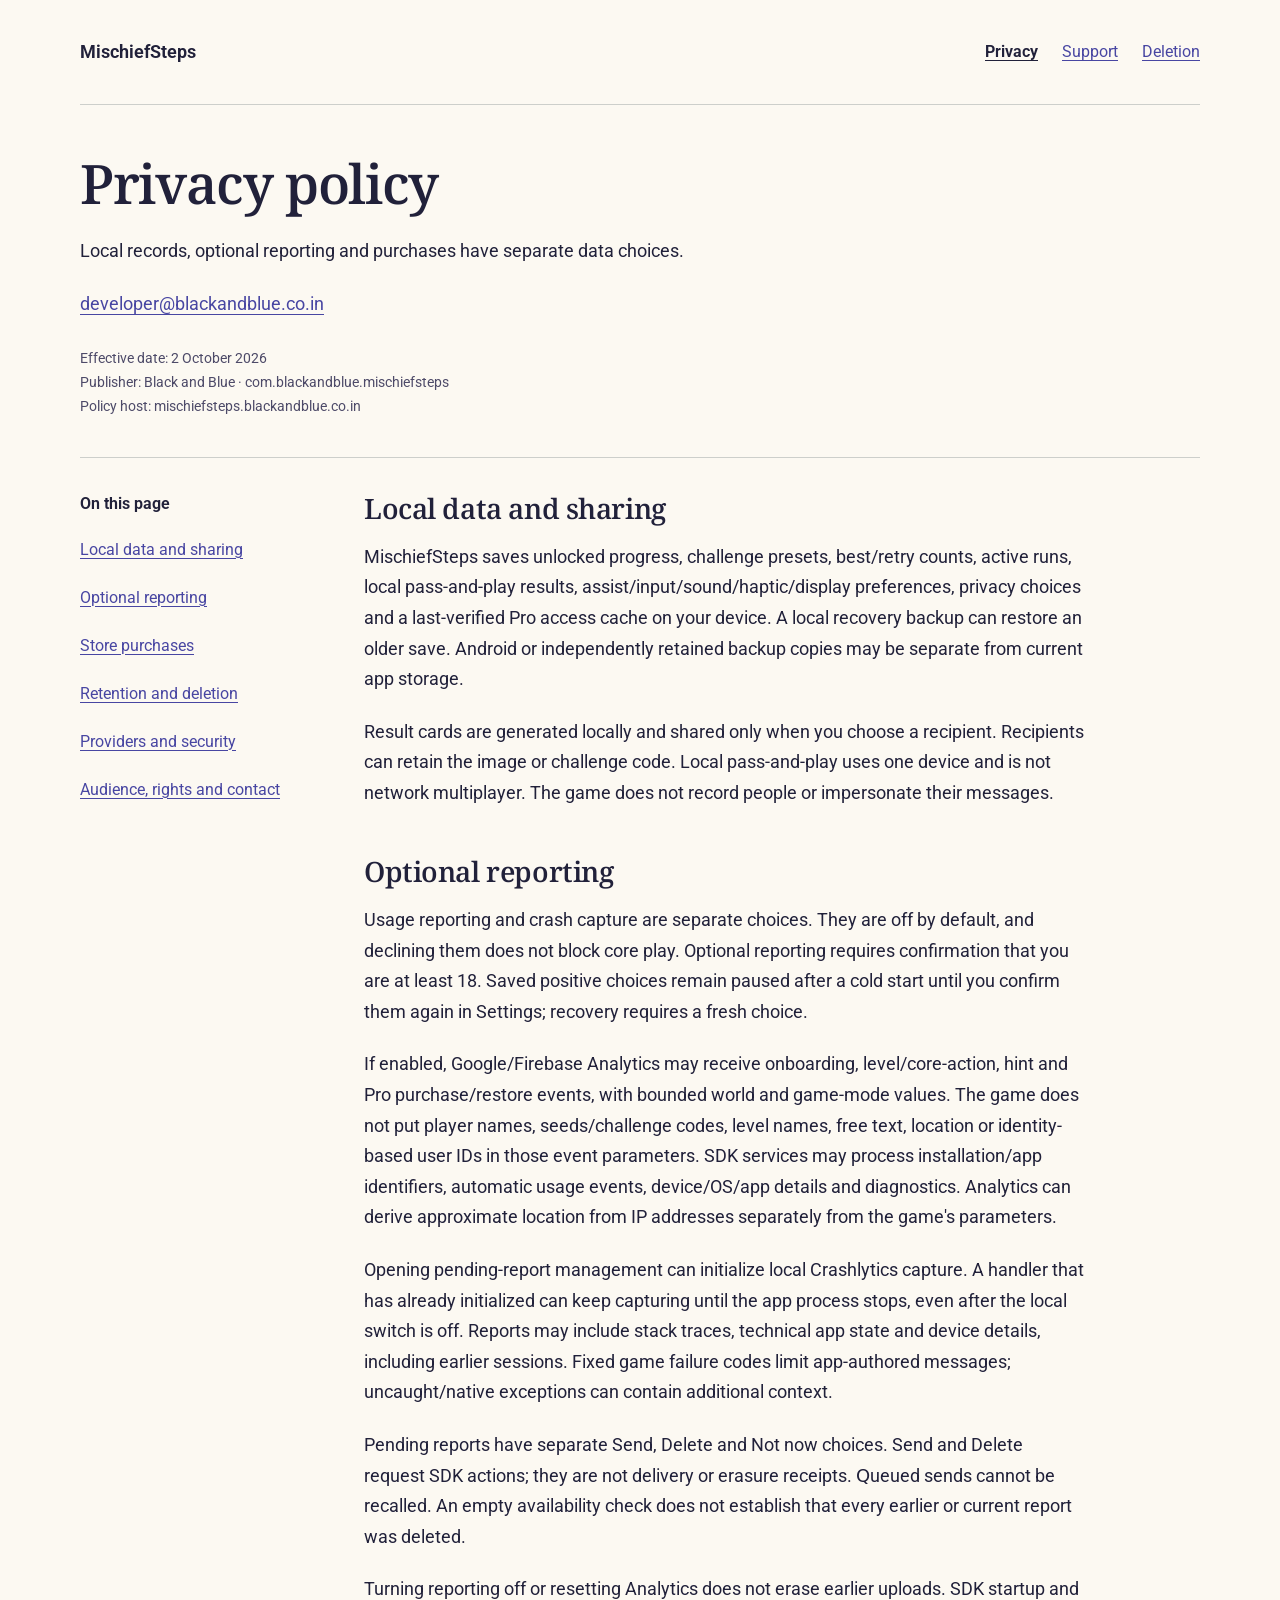
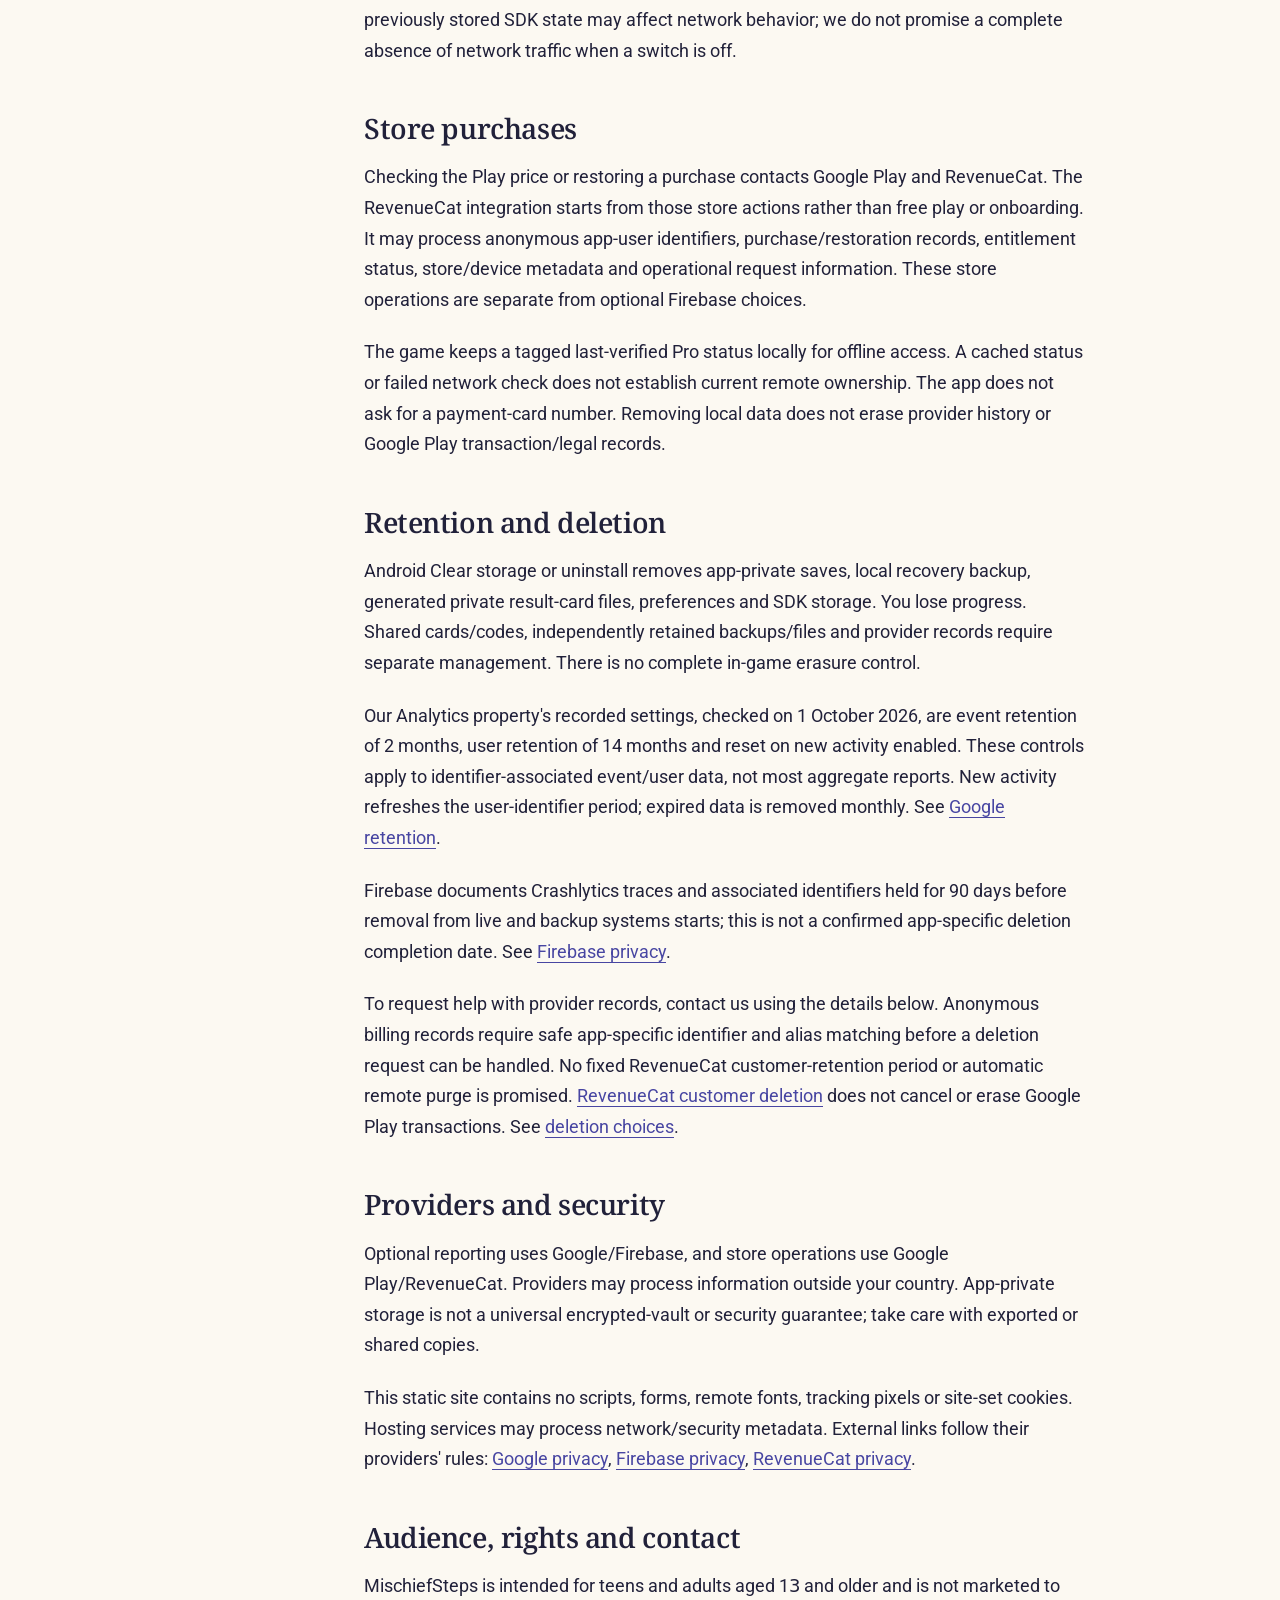
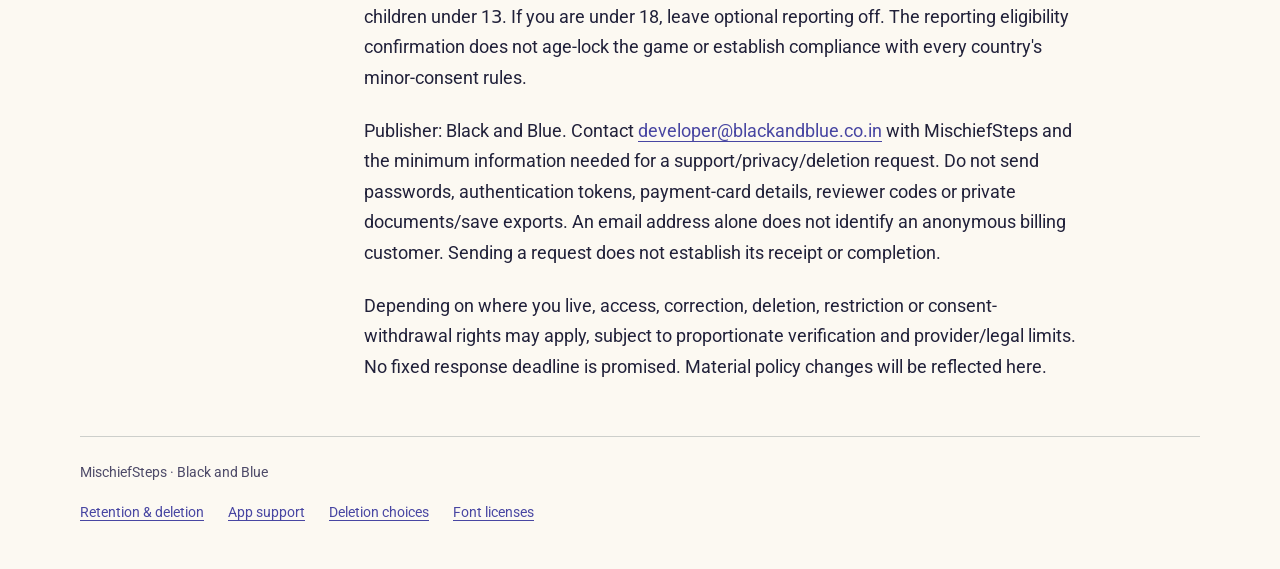
==== index.html @ c3e9ec57 "Publish reviewed privacy, support and deletion pages" ====
<!doctype html>
<html lang="en"><head><meta charset="utf-8"><meta name="viewport" content="width=device-width, initial-scale=1">
<meta name="referrer" content="no-referrer">
<meta http-equiv="Content-Security-Policy" content="default-src 'none'; style-src 'self'; font-src 'self'; img-src 'self'; script-src 'none'; base-uri 'none'; form-action 'none'; object-src 'none'">
<meta name="description" content="Local records, optional reporting and purchases have separate data choices."><title>Privacy policy · MischiefSteps</title><link rel="stylesheet" href="styles.css"></head>
<body><a class="skip" href="#content">Skip to content</a><div class="shell">
<header class="top"><a class="brand" href="index.html">MischiefSteps</a><nav class="primary" aria-label="Main"><a href="index.html" aria-current="page">Privacy</a><a href="support.html">Support</a><a href="deletion.html">Deletion</a></nav></header>

<main id="content" tabindex="-1"><header class="intro"><h1>Privacy policy</h1><p>Local records, optional reporting and purchases have separate data choices.</p><p class="intro-contact"><a href="mailto:developer@blackandblue.co.in">developer@blackandblue.co.in</a></p><p class="meta">Effective date: 2 October 2026<br>Publisher: Black and Blue · com.blackandblue.mischiefsteps<br>Policy host: mischiefsteps.blackandblue.co.in</p></header>
<div class="reading"><nav class="contents" aria-label="On this page"><p>On this page</p><ul><li><a href="#local-data-and-sharing">Local data and sharing</a></li><li><a href="#optional-reporting">Optional reporting</a></li><li><a href="#store-purchases">Store purchases</a></li><li><a href="#deletion">Retention and deletion</a></li><li><a href="#providers-and-security">Providers and security</a></li><li><a href="#audience-rights-and-contact">Audience, rights and contact</a></li></ul></nav><article class="article" aria-label="Privacy policy"><h2 id="local-data-and-sharing" tabindex="-1">Local data and sharing</h2>
<p>
MischiefSteps saves unlocked progress, challenge presets, best/retry counts, active runs, local pass-and-play results, assist/input/sound/haptic/display preferences, privacy choices and a last-verified Pro access cache on your device. A local recovery backup can restore an older save. Android or independently retained backup copies may be separate from current app storage.</p>
<p>Result cards are generated locally and shared only when you choose a recipient. Recipients can retain the image or challenge code. Local pass-and-play uses one device and is not network multiplayer. The game does not record people or impersonate their messages.</p>
<h2 id="optional-reporting" tabindex="-1">Optional reporting</h2>
<p>
Usage reporting and crash capture are separate choices. They are off by default, and declining them does not block core play. Optional reporting requires confirmation that you are at least 18. Saved positive choices remain paused after a cold start until you confirm them again in Settings; recovery requires a fresh choice.</p>
<p>If enabled, Google/Firebase Analytics may receive onboarding, level/core-action, hint and Pro purchase/restore events, with bounded world and game-mode values. The game does not put player names, seeds/challenge codes, level names, free text, location or identity-based user IDs in those event parameters. SDK services may process installation/app identifiers, automatic usage events, device/OS/app details and diagnostics. Analytics can derive approximate location from IP addresses separately from the game&#x27;s parameters.</p>
<p>Opening pending-report management can initialize local Crashlytics capture. A handler that has already initialized can keep capturing until the app process stops, even after the local switch is off. Reports may include stack traces, technical app state and device details, including earlier sessions. Fixed game failure codes limit app-authored messages; uncaught/native exceptions can contain additional context.</p>
<p>Pending reports have separate Send, Delete and Not now choices. Send and Delete request SDK actions; they are not delivery or erasure receipts. Queued sends cannot be recalled. An empty availability check does not establish that every earlier or current report was deleted.</p>
<p>Turning reporting off or resetting Analytics does not erase earlier uploads. SDK startup and previously stored SDK state may affect network behavior; we do not promise a complete absence of network traffic when a switch is off.</p>
<h2 id="store-purchases" tabindex="-1">Store purchases</h2>
<p>
Checking the Play price or restoring a purchase contacts Google Play and RevenueCat. The RevenueCat integration starts from those store actions rather than free play or onboarding. It may process anonymous app-user identifiers, purchase/restoration records, entitlement status, store/device metadata and operational request information. These store operations are separate from optional Firebase choices.</p>
<p>The game keeps a tagged last-verified Pro status locally for offline access. A cached status or failed network check does not establish current remote ownership. The app does not ask for a payment-card number. Removing local data does not erase provider history or Google Play transaction/legal records.</p>
<h2 id="deletion" tabindex="-1">Retention and deletion</h2>
<p>
Android Clear storage or uninstall removes app-private saves, local recovery backup, generated private result-card files, preferences and SDK storage. You lose progress. Shared cards/codes, independently retained backups/files and provider records require separate management. There is no complete in-game erasure control.</p>
<p>Our Analytics property&#x27;s recorded settings, checked on 1 October 2026, are event retention of 2 months, user retention of 14 months and reset on new activity enabled. These controls apply to identifier-associated event/user data, not most aggregate reports. New activity refreshes the user-identifier period; expired data is removed monthly. See <a href="https://support.google.com/analytics/answer/7667196?hl=en">Google retention</a>.</p>
<p>Firebase documents Crashlytics traces and associated identifiers held for 90 days before removal from live and backup systems starts; this is not a confirmed app-specific deletion completion date. See <a href="https://firebase.google.com/support/privacy">Firebase privacy</a>.</p>
<p>To request help with provider records, contact us using the details below. Anonymous billing records require safe app-specific identifier and alias matching before a deletion request can be handled. No fixed RevenueCat customer-retention period or automatic remote purge is promised. <a href="https://www.revenuecat.com/docs/dashboard-and-metrics/customer-profile">RevenueCat customer deletion</a> does not cancel or erase Google Play transactions. See <a href="deletion.html">deletion choices</a>.</p>
<h2 id="providers-and-security" tabindex="-1">Providers and security</h2>
<p>
Optional reporting uses Google/Firebase, and store operations use Google Play/RevenueCat. Providers may process information outside your country. App-private storage is not a universal encrypted-vault or security guarantee; take care with exported or shared copies.</p>
<p>This static site contains no scripts, forms, remote fonts, tracking pixels or site-set cookies. Hosting services may process network/security metadata. External links follow their providers&#x27; rules: <a href="https://policies.google.com/privacy">Google privacy</a>, <a href="https://firebase.google.com/support/privacy">Firebase privacy</a>, <a href="https://www.revenuecat.com/privacy">RevenueCat privacy</a>.</p>
<h2 id="audience-rights-and-contact" tabindex="-1">Audience, rights and contact</h2>
<p>
MischiefSteps is intended for teens and adults aged 13 and older and is not marketed to children under 13. If you are under 18, leave optional reporting off. The reporting eligibility confirmation does not age-lock the game or establish compliance with every country&#x27;s minor-consent rules.</p>
<p>Publisher: Black and Blue. Contact <a href="mailto:developer@blackandblue.co.in">developer@blackandblue.co.in</a> with MischiefSteps and the minimum information needed for a support/privacy/deletion request. Do not send passwords, authentication tokens, payment-card details, reviewer codes or private documents/save exports. An email address alone does not identify an anonymous billing customer. Sending a request does not establish its receipt or completion.</p>
<p>Depending on where you live, access, correction, deletion, restriction or consent-withdrawal rights may apply, subject to proportionate verification and provider/legal limits. No fixed response deadline is promised. Material policy changes will be reflected here.</p></article></div></main>
<footer class="footer"><p>MischiefSteps · Black and Blue</p><a href="index.html#deletion">Retention &amp; deletion</a><a href="support.html">App support</a><a href="deletion.html">Deletion choices</a><a href="font-notices.txt">Font licenses</a></footer></div></body></html>
---- styles.css ----
@font-face{font-family:ReaderSans;src:url("reader-sans.ttf") format("truetype");font-style:normal;font-weight:100 900;font-display:swap}
@font-face{font-family:ReaderSerif;src:url("reader-serif.ttf") format("truetype");font-style:normal;font-weight:100 900;font-display:swap}
:root{color-scheme:light;--paper:#FCF9F2;--ink:#21213A;--muted:#4D4A68;--blue:#4846A2;--line:#CDCFCB;--wash:#E5E4F3}
*{box-sizing:border-box}html{scroll-padding-top:1.5rem}body{margin:0;background:var(--paper);color:var(--ink);font:1.125rem/1.7 ReaderSans,Roboto,system-ui,sans-serif;text-rendering:optimizeLegibility}h1,h2{overflow-wrap:anywhere}.brand{flex-wrap:wrap}
::selection{background:var(--wash);color:var(--ink)}a{color:var(--blue);text-underline-offset:.2em;text-decoration-thickness:1px;overflow-wrap:anywhere}a:hover{text-decoration-thickness:2px}a:focus-visible{outline:3px solid var(--blue);outline-offset:5px;border-radius:2px}h2:focus{outline:none}
.skip{position:fixed;top:.5rem;left:1rem;padding:.6rem 1rem;z-index:2;background:var(--paper);transform:translateY(-200%)}.skip:focus{transform:none}
.shell{width:min(1120px,calc(100% - 64px));margin-inline:auto}.top{display:flex;justify-content:space-between;align-items:center;gap:1.5rem;padding:28px 0;border-bottom:1px solid var(--line)}.brand{display:flex;align-items:center;gap:14px;color:var(--ink);text-decoration:none;max-width:100%}.brand span{min-width:0;overflow-wrap:anywhere}.brand img{width:46px;height:46px;flex-shrink:0;border-radius:10px}.brand strong{display:block;font-size:1.125rem;line-height:1.3}.brand small{display:block;font-size:.8125rem;color:var(--muted);line-height:1.6}.primary{display:flex;gap:1.5rem}.primary a{display:flex;align-items:center;min-height:48px;font-size:1rem}.primary [aria-current]{color:var(--ink);font-weight:650}
.draft{margin:24px 0 0;padding:12px 16px;background:var(--wash);font-size:.875rem;line-height:1.6}.draft strong{font-weight:650}.intro{padding:48px 0 38px;max-width:780px}.intro h1{font:550 clamp(2.3rem,5vw,3.4rem)/1.12 ReaderSerif,serif;letter-spacing:-.025em;margin:0 0 22px;text-wrap:balance}.intro p{margin:0;max-width:66ch;overflow-wrap:anywhere}.meta{font-size:.875rem;color:var(--muted);margin-top:18px!important}
.reading{display:grid;grid-template-columns:220px minmax(0,1fr);column-gap:64px;align-items:start;border-top:1px solid var(--line);padding-top:32px}.contents{position:sticky;top:24px;font-size:1rem}.contents p{font-weight:650;margin:0 0 12px}.contents a{display:block;padding:9px 0;min-height:48px;line-height:1.5}.contents ul{list-style:none;padding:0;margin:0}.article{max-width:72ch;min-width:0;padding-bottom:32px}.article p{margin:0 0 22px;overflow-wrap:anywhere}.article h2{font:550 1.75rem/1.3 ReaderSerif,serif;letter-spacing:-.015em;margin:44px 0 16px;text-wrap:balance}.article h2:first-child{margin-top:0}.article h2:target{background:var(--wash);box-shadow:0 0 0 8px var(--wash)}.contact{margin:24px 0 48px;border-top:1px solid var(--line);padding-top:28px}.contact h2{font:550 1.75rem/1.3 ReaderSerif,serif;margin:0 0 12px}.contact p{margin:0 0 14px;max-width:70ch}.contact a{display:inline-block;min-height:48px;padding:8px 0}.footer{border-top:1px solid var(--line);padding:24px 0 32px;font-size:.875rem;color:var(--muted)}.footer p{margin:0 0 8px}.footer a{display:inline-block;min-height:44px;margin-right:24px;padding:8px 0}
.intro-contact a{display:inline-block;min-height:48px;padding:10px 0}.intro-contact{margin-top:12px!important}
@media(max-width:760px){.shell{width:calc(100% - 40px)}.top{align-items:flex-start;flex-direction:column;gap:12px;padding:22px 0 12px}.primary{gap:24px}.intro{padding:32px 0 28px}.reading{grid-template-columns:1fr;gap:28px;padding-top:22px}.contents{position:static;border-bottom:1px solid var(--line);padding-bottom:20px}.contents ul{display:flex;flex-wrap:wrap;gap:0 20px}.contents a{padding:9px 0}.article h2{font-size:1.625rem;margin-top:36px}.article{padding-bottom:12px}.contact{margin-bottom:28px}}
@media print{body{background:white;color:black;font-size:11pt}.shell{width:100%}.skip,.primary,.contents{display:none}.reading{display:block}.intro{padding:24px 0}.article{max-width:none}.article h2{break-after:avoid}.brand img{width:36px;height:36px}a{color:inherit}.draft{border:1px solid black}}

.primary{flex-wrap:wrap}.brand{font-size:1.125rem;font-weight:650}.contact p{overflow-wrap:anywhere}
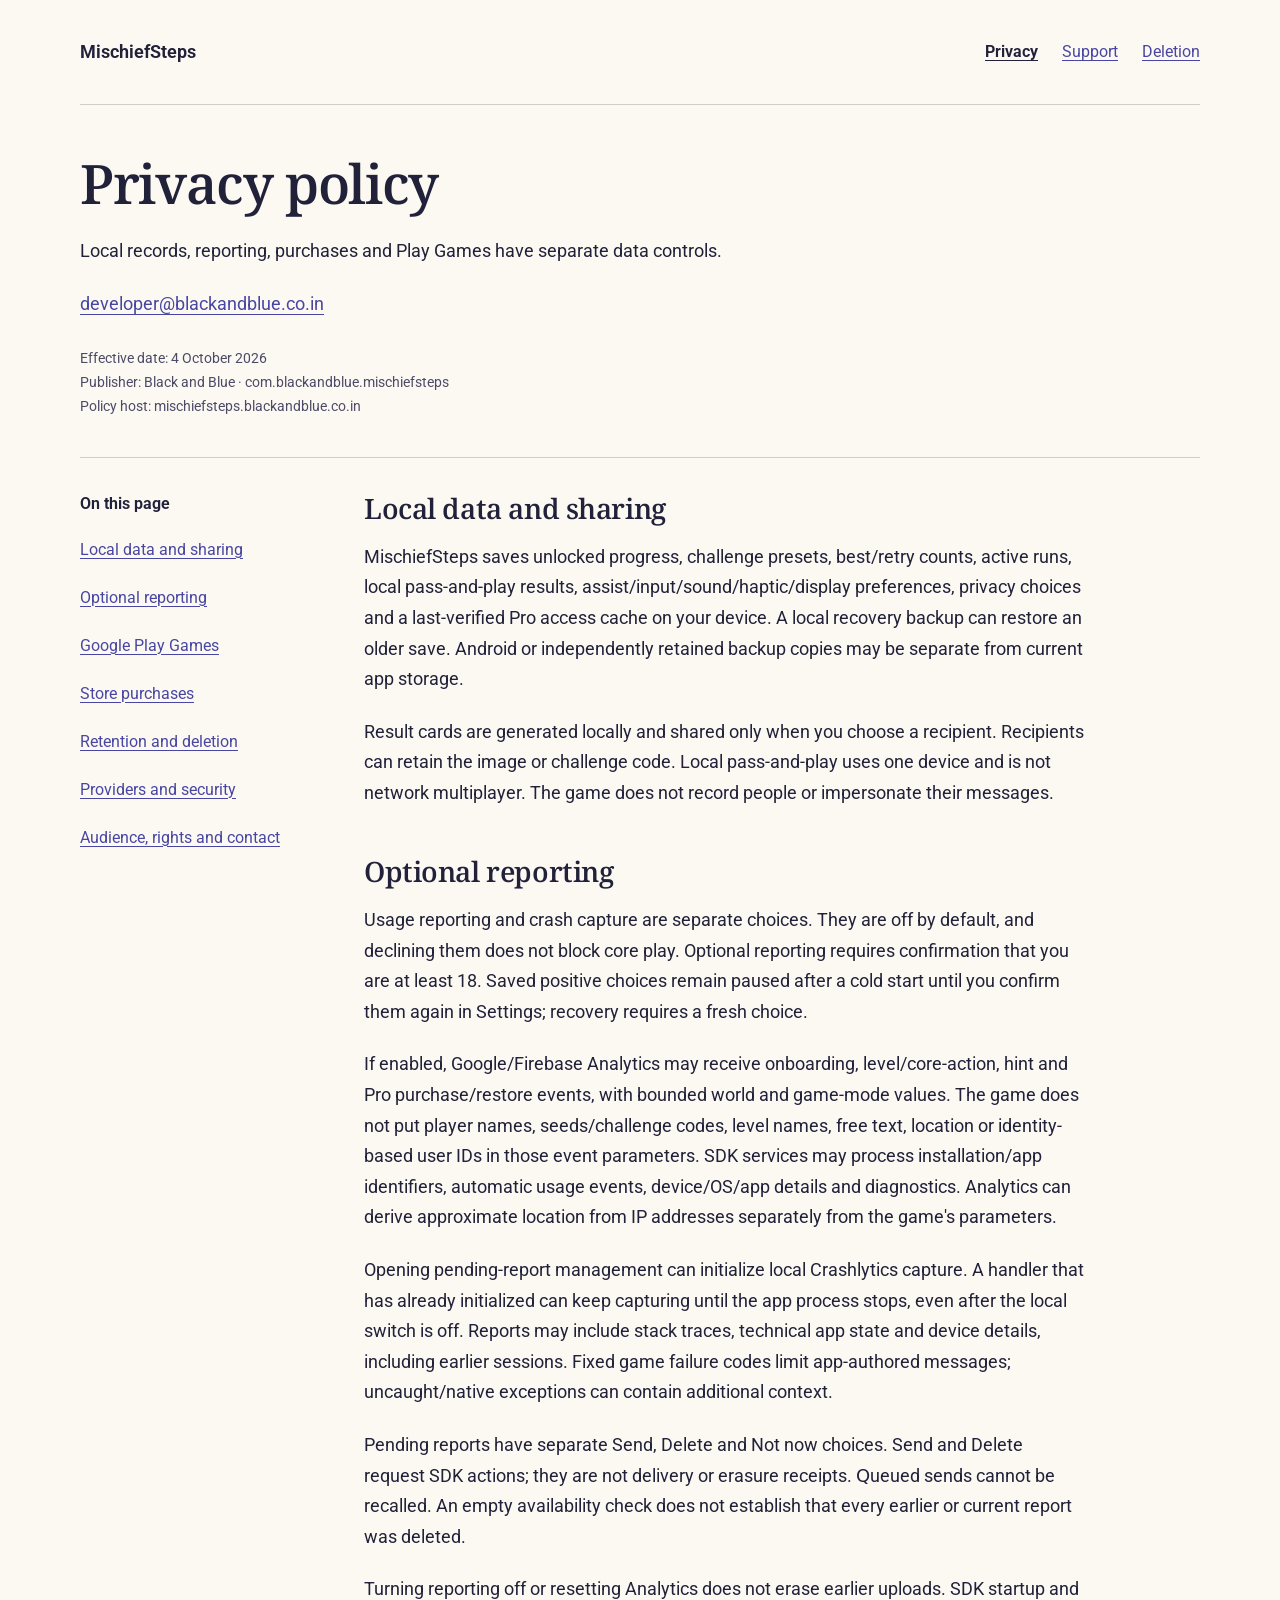
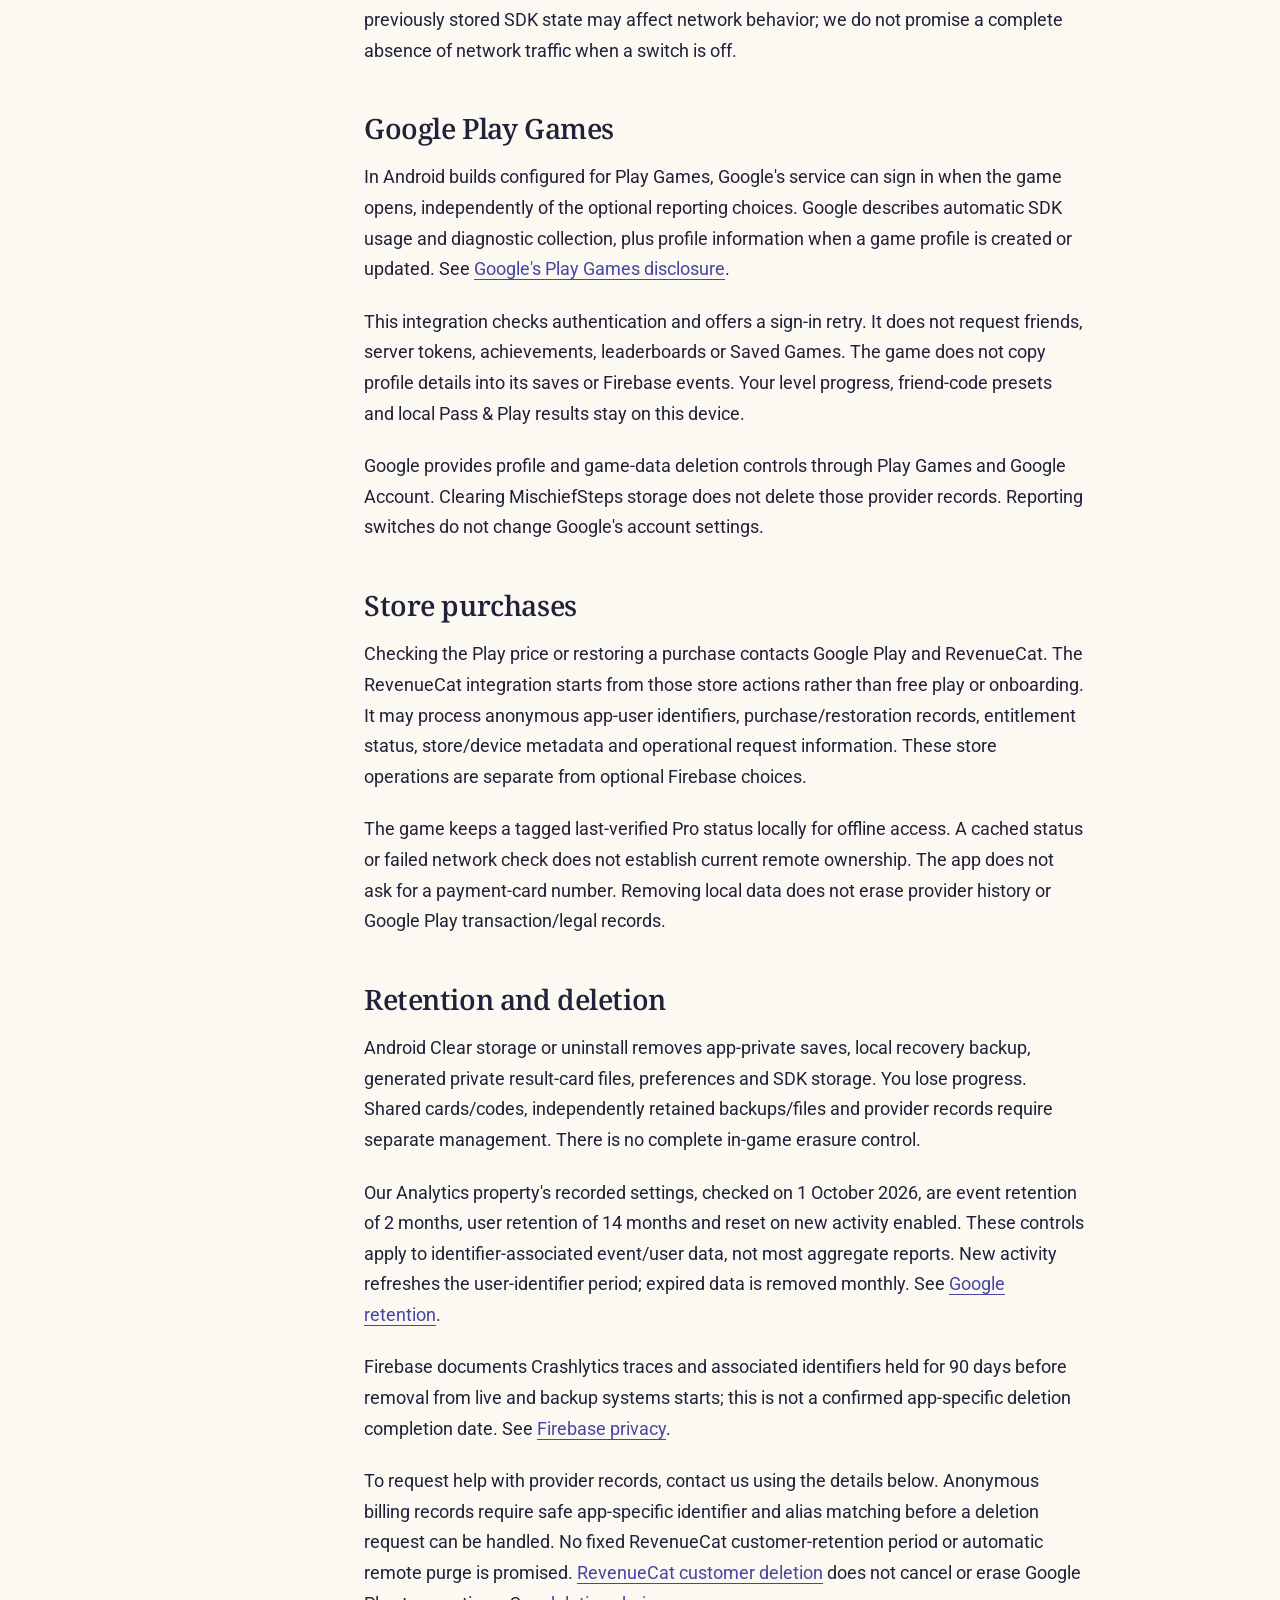
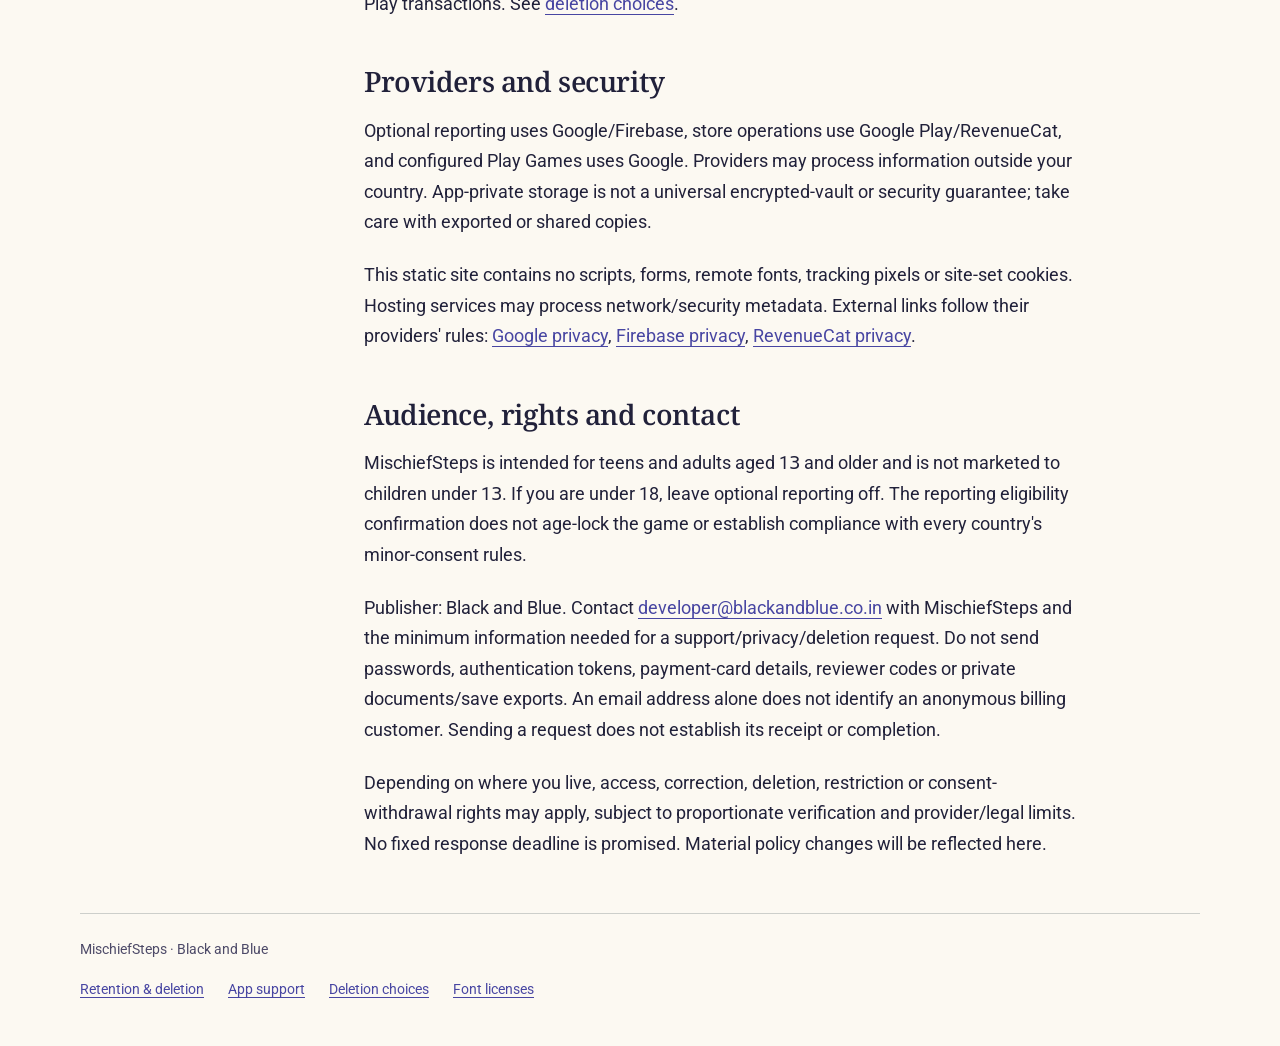
==== commit e9575965: "docs: disclose Play Games privacy controls" ====
--- a/index.html
+++ b/index.html
@@ -2,12 +2,12 @@
 <html lang="en"><head><meta charset="utf-8"><meta name="viewport" content="width=device-width, initial-scale=1">
 <meta name="referrer" content="no-referrer">
 <meta http-equiv="Content-Security-Policy" content="default-src 'none'; style-src 'self'; font-src 'self'; img-src 'self'; script-src 'none'; base-uri 'none'; form-action 'none'; object-src 'none'">
-<meta name="description" content="Local records, optional reporting and purchases have separate data choices."><title>Privacy policy · MischiefSteps</title><link rel="stylesheet" href="styles.css"></head>
+<meta name="description" content="Local records, reporting, purchases and Play Games have separate data controls."><title>Privacy policy · MischiefSteps</title><link rel="stylesheet" href="styles.css"></head>
 <body><a class="skip" href="#content">Skip to content</a><div class="shell">
 <header class="top"><a class="brand" href="index.html">MischiefSteps</a><nav class="primary" aria-label="Main"><a href="index.html" aria-current="page">Privacy</a><a href="support.html">Support</a><a href="deletion.html">Deletion</a></nav></header>
 
-<main id="content" tabindex="-1"><header class="intro"><h1>Privacy policy</h1><p>Local records, optional reporting and purchases have separate data choices.</p><p class="intro-contact"><a href="mailto:developer@blackandblue.co.in">developer@blackandblue.co.in</a></p><p class="meta">Effective date: 2 October 2026<br>Publisher: Black and Blue · com.blackandblue.mischiefsteps<br>Policy host: mischiefsteps.blackandblue.co.in</p></header>
-<div class="reading"><nav class="contents" aria-label="On this page"><p>On this page</p><ul><li><a href="#local-data-and-sharing">Local data and sharing</a></li><li><a href="#optional-reporting">Optional reporting</a></li><li><a href="#store-purchases">Store purchases</a></li><li><a href="#deletion">Retention and deletion</a></li><li><a href="#providers-and-security">Providers and security</a></li><li><a href="#audience-rights-and-contact">Audience, rights and contact</a></li></ul></nav><article class="article" aria-label="Privacy policy"><h2 id="local-data-and-sharing" tabindex="-1">Local data and sharing</h2>
+<main id="content" tabindex="-1"><header class="intro"><h1>Privacy policy</h1><p>Local records, reporting, purchases and Play Games have separate data controls.</p><p class="intro-contact"><a href="mailto:developer@blackandblue.co.in">developer@blackandblue.co.in</a></p><p class="meta">Effective date: 4 October 2026<br>Publisher: Black and Blue · com.blackandblue.mischiefsteps<br>Policy host: mischiefsteps.blackandblue.co.in</p></header>
+<div class="reading"><nav class="contents" aria-label="On this page"><p>On this page</p><ul><li><a href="#local-data-and-sharing">Local data and sharing</a></li><li><a href="#optional-reporting">Optional reporting</a></li><li><a href="#google-play-games">Google Play Games</a></li><li><a href="#store-purchases">Store purchases</a></li><li><a href="#deletion">Retention and deletion</a></li><li><a href="#providers-and-security">Providers and security</a></li><li><a href="#audience-rights-and-contact">Audience, rights and contact</a></li></ul></nav><article class="article" aria-label="Privacy policy"><h2 id="local-data-and-sharing" tabindex="-1">Local data and sharing</h2>
 <p>
 MischiefSteps saves unlocked progress, challenge presets, best/retry counts, active runs, local pass-and-play results, assist/input/sound/haptic/display preferences, privacy choices and a last-verified Pro access cache on your device. A local recovery backup can restore an older save. Android or independently retained backup copies may be separate from current app storage.</p>
 <p>Result cards are generated locally and shared only when you choose a recipient. Recipients can retain the image or challenge code. Local pass-and-play uses one device and is not network multiplayer. The game does not record people or impersonate their messages.</p>
@@ -18,6 +18,11 @@
 <p>Opening pending-report management can initialize local Crashlytics capture. A handler that has already initialized can keep capturing until the app process stops, even after the local switch is off. Reports may include stack traces, technical app state and device details, including earlier sessions. Fixed game failure codes limit app-authored messages; uncaught/native exceptions can contain additional context.</p>
 <p>Pending reports have separate Send, Delete and Not now choices. Send and Delete request SDK actions; they are not delivery or erasure receipts. Queued sends cannot be recalled. An empty availability check does not establish that every earlier or current report was deleted.</p>
 <p>Turning reporting off or resetting Analytics does not erase earlier uploads. SDK startup and previously stored SDK state may affect network behavior; we do not promise a complete absence of network traffic when a switch is off.</p>
+<h2 id="google-play-games" tabindex="-1">Google Play Games</h2>
+<p>
+In Android builds configured for Play Games, Google&#x27;s service can sign in when the game opens, independently of the optional reporting choices. Google describes automatic SDK usage and diagnostic collection, plus profile information when a game profile is created or updated. See <a href="https://developer.android.com/games/pgs/data-collection">Google&#x27;s Play Games disclosure</a>.</p>
+<p>This integration checks authentication and offers a sign-in retry. It does not request friends, server tokens, achievements, leaderboards or Saved Games. The game does not copy profile details into its saves or Firebase events. Your level progress, friend-code presets and local Pass &amp; Play results stay on this device.</p>
+<p>Google provides profile and game-data deletion controls through Play Games and Google Account. Clearing MischiefSteps storage does not delete those provider records. Reporting switches do not change Google&#x27;s account settings.</p>
 <h2 id="store-purchases" tabindex="-1">Store purchases</h2>
 <p>
 Checking the Play price or restoring a purchase contacts Google Play and RevenueCat. The RevenueCat integration starts from those store actions rather than free play or onboarding. It may process anonymous app-user identifiers, purchase/restoration records, entitlement status, store/device metadata and operational request information. These store operations are separate from optional Firebase choices.</p>
@@ -30,7 +35,7 @@
 <p>To request help with provider records, contact us using the details below. Anonymous billing records require safe app-specific identifier and alias matching before a deletion request can be handled. No fixed RevenueCat customer-retention period or automatic remote purge is promised. <a href="https://www.revenuecat.com/docs/dashboard-and-metrics/customer-profile">RevenueCat customer deletion</a> does not cancel or erase Google Play transactions. See <a href="deletion.html">deletion choices</a>.</p>
 <h2 id="providers-and-security" tabindex="-1">Providers and security</h2>
 <p>
-Optional reporting uses Google/Firebase, and store operations use Google Play/RevenueCat. Providers may process information outside your country. App-private storage is not a universal encrypted-vault or security guarantee; take care with exported or shared copies.</p>
+Optional reporting uses Google/Firebase, store operations use Google Play/RevenueCat, and configured Play Games uses Google. Providers may process information outside your country. App-private storage is not a universal encrypted-vault or security guarantee; take care with exported or shared copies.</p>
 <p>This static site contains no scripts, forms, remote fonts, tracking pixels or site-set cookies. Hosting services may process network/security metadata. External links follow their providers&#x27; rules: <a href="https://policies.google.com/privacy">Google privacy</a>, <a href="https://firebase.google.com/support/privacy">Firebase privacy</a>, <a href="https://www.revenuecat.com/privacy">RevenueCat privacy</a>.</p>
 <h2 id="audience-rights-and-contact" tabindex="-1">Audience, rights and contact</h2>
 <p>
